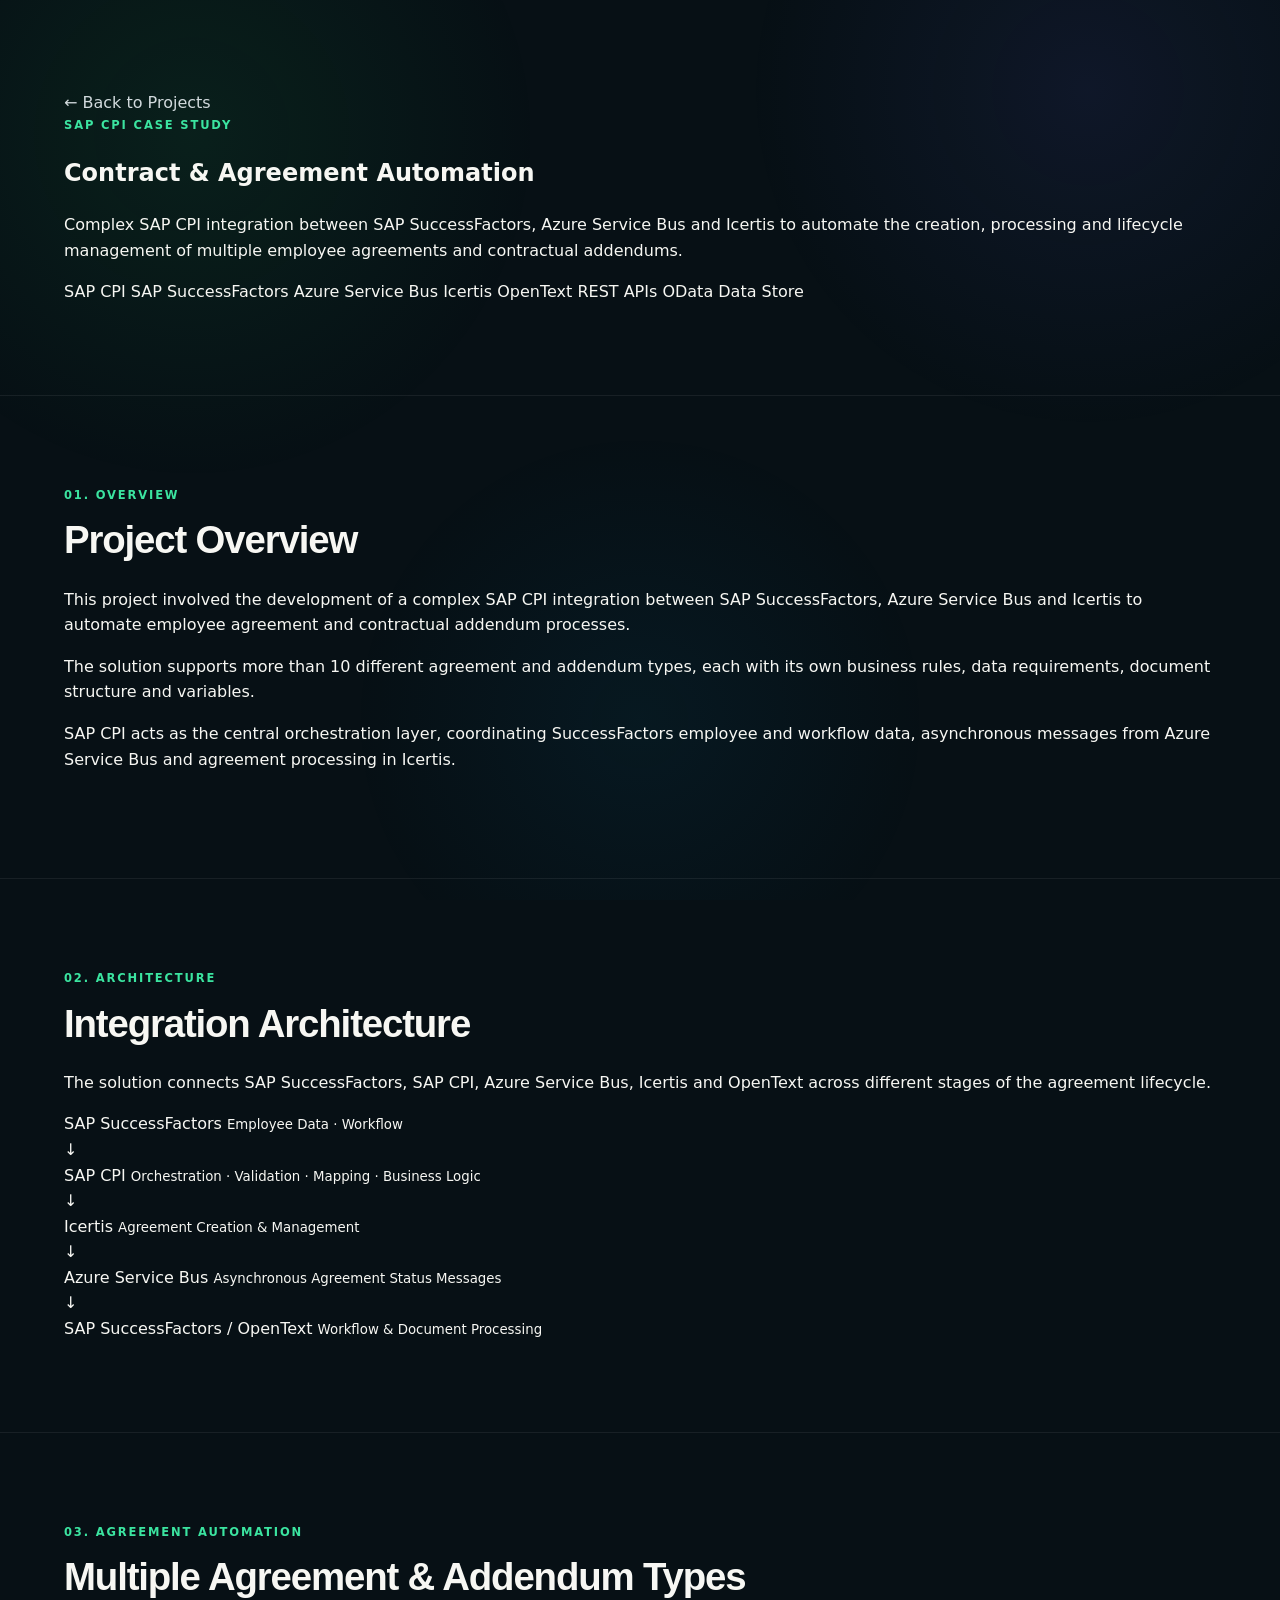
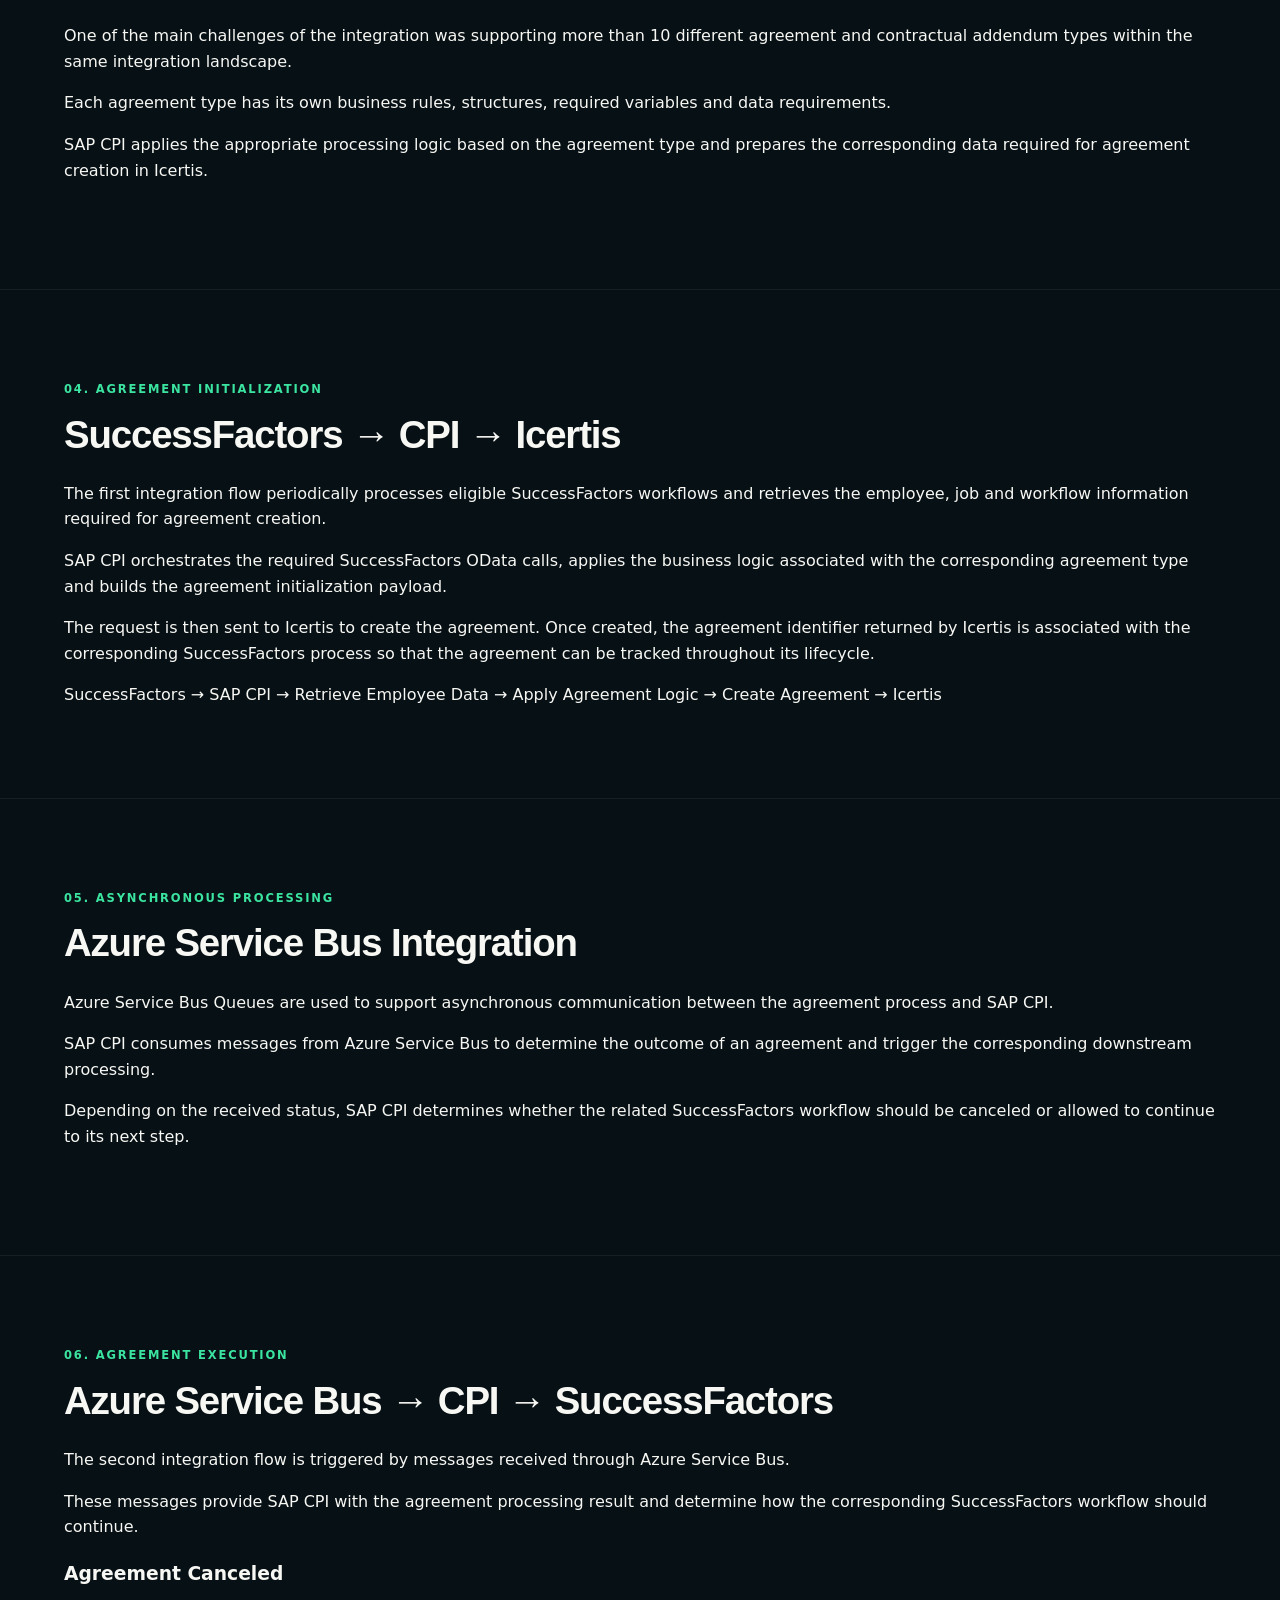
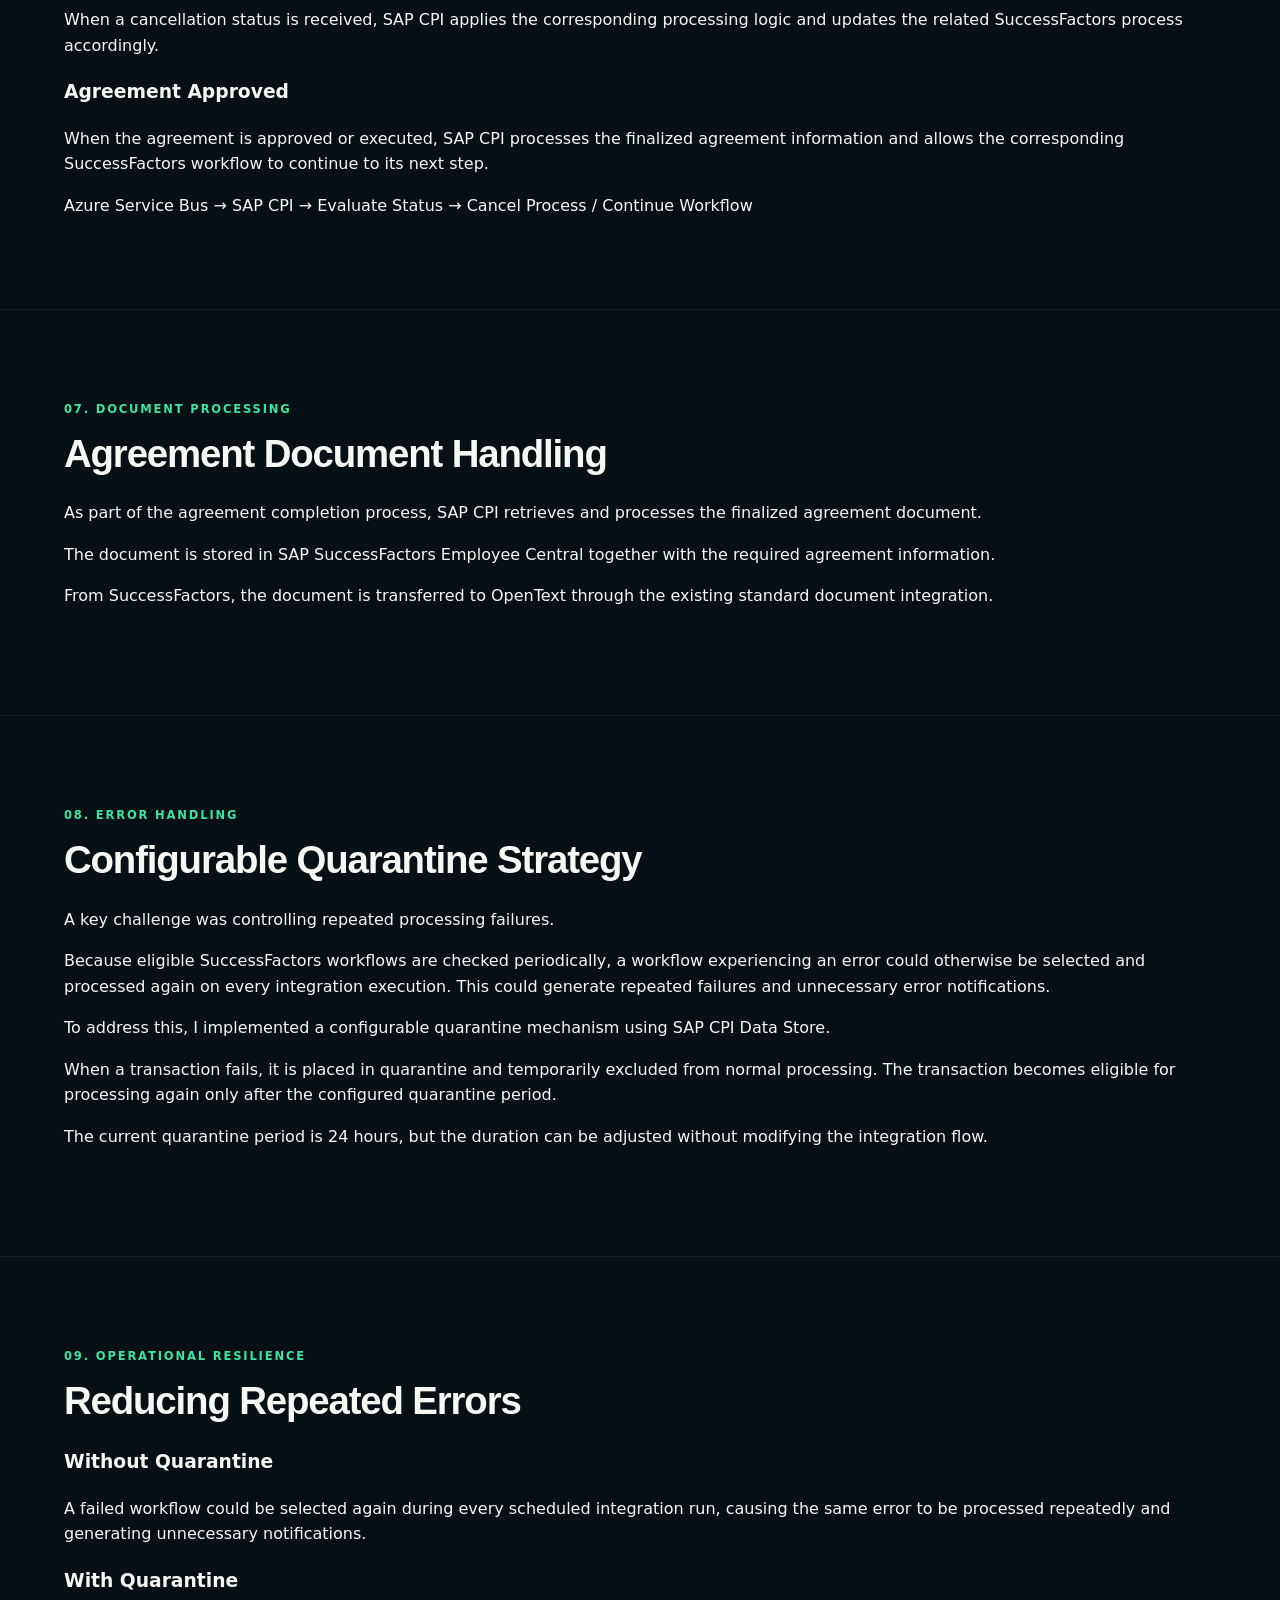
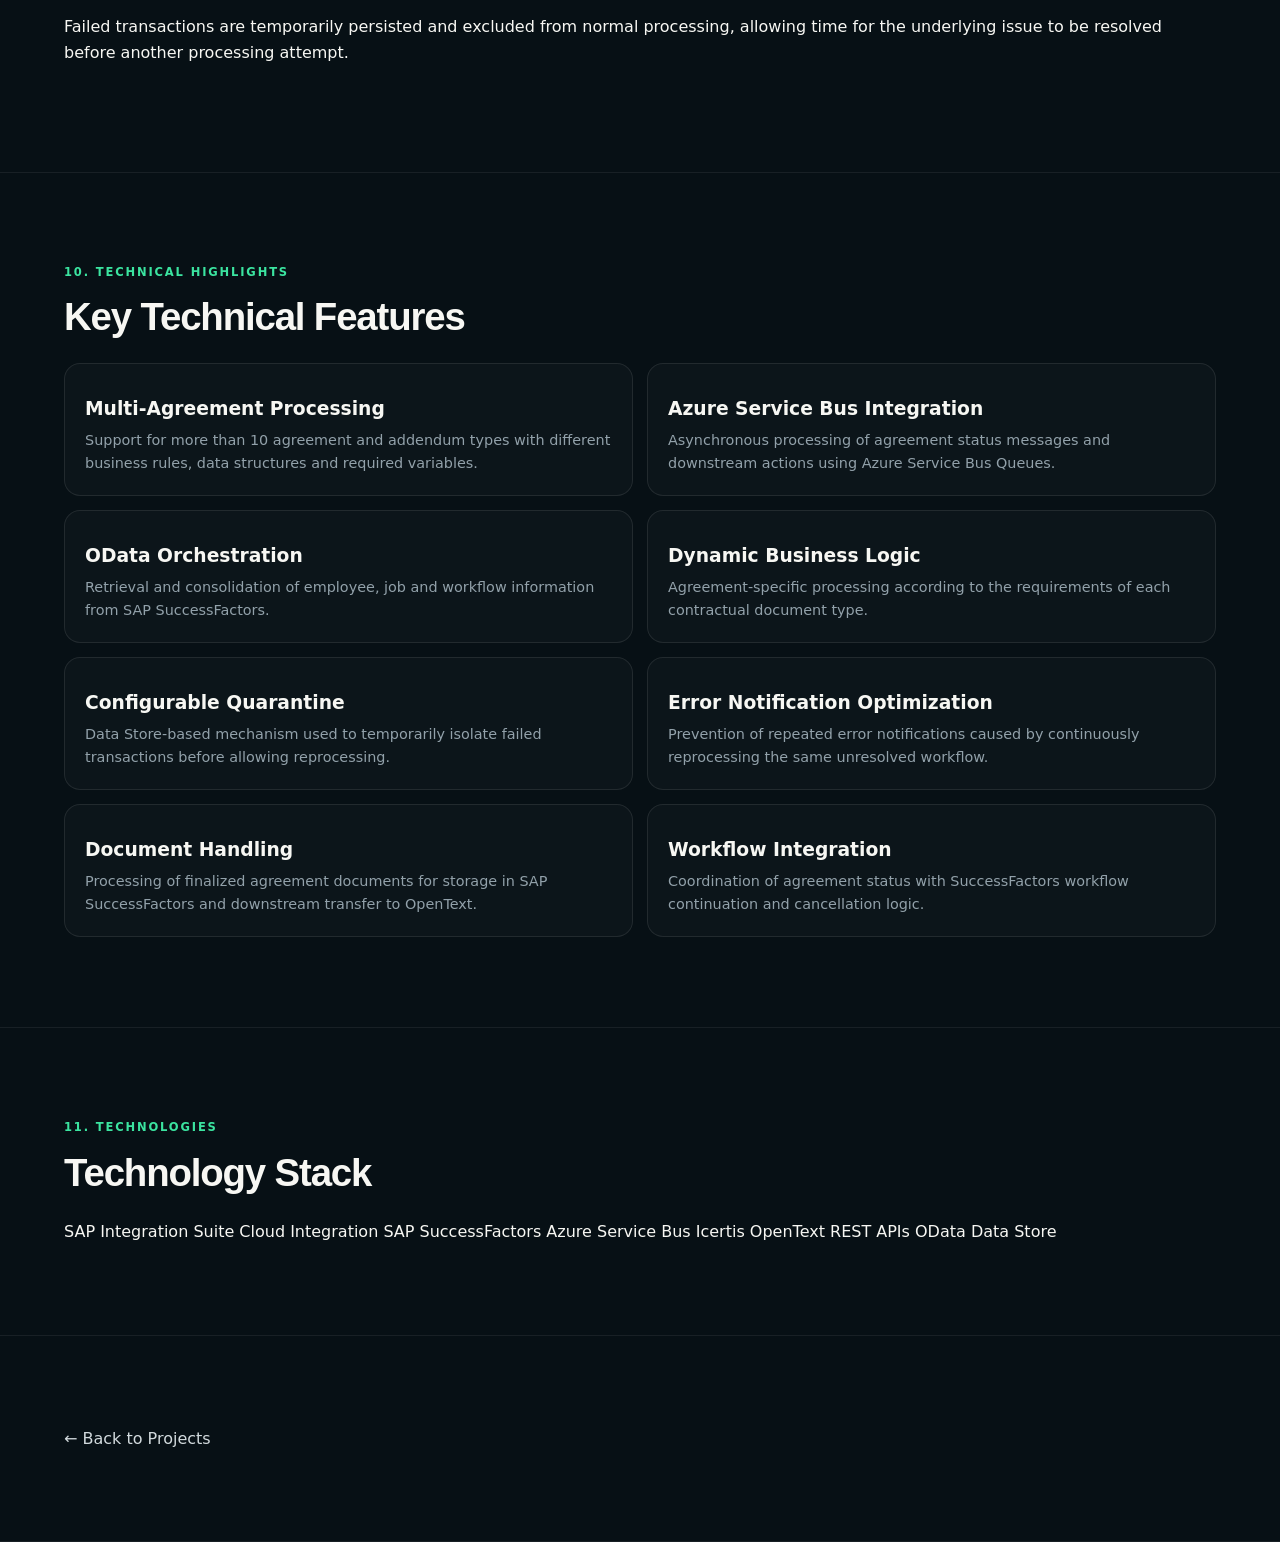
==== projects/contracts.html @ b1c483ef "Rename contracts to contracts.html" ====
<!DOCTYPE html>
<html lang="en">

<head>
    <meta charset="UTF-8">
    <meta name="viewport" content="width=device-width, initial-scale=1.0">

    <title>Contract & Agreement Automation | Inês Lima</title>

    <link rel="stylesheet" href="../style.css">
</head>

<body>

    <main>

        <!-- PROJECT HERO -->
        <section class="section project-case-hero">

            <a href="../index.html#projects" class="text-link">
                ← Back to Projects
            </a>

            <div class="eyebrow">SAP CPI CASE STUDY</div>

            <h1>Contract & Agreement Automation</h1>

            <p>
                Complex SAP CPI integration between SAP SuccessFactors,
                Azure Service Bus and Icertis to automate the creation,
                processing and lifecycle management of multiple employee
                agreements and contractual addendums.
            </p>

            <div class="project-tags">
                <span>SAP CPI</span>
                <span>SAP SuccessFactors</span>
                <span>Azure Service Bus</span>
                <span>Icertis</span>
                <span>OpenText</span>
                <span>REST APIs</span>
                <span>OData</span>
                <span>Data Store</span>
            </div>

        </section>


        <!-- OVERVIEW -->
        <section class="section">

            <div class="eyebrow">01. Overview</div>

            <h2>Project Overview</h2>

            <p>
                This project involved the development of a complex SAP CPI
                integration between SAP SuccessFactors, Azure Service Bus
                and Icertis to automate employee agreement and contractual
                addendum processes.
            </p>

            <p>
                The solution supports more than 10 different agreement and
                addendum types, each with its own business rules, data
                requirements, document structure and variables.
            </p>

            <p>
                SAP CPI acts as the central orchestration layer, coordinating
                SuccessFactors employee and workflow data, asynchronous
                messages from Azure Service Bus and agreement processing
                in Icertis.
            </p>

        </section>


        <!-- ARCHITECTURE -->
        <section class="section">

            <div class="eyebrow">02. Architecture</div>

            <h2>Integration Architecture</h2>

            <p>
                The solution connects SAP SuccessFactors, SAP CPI,
                Azure Service Bus, Icertis and OpenText across different
                stages of the agreement lifecycle.
            </p>

            <div class="architecture-flow">

                <div class="architecture-box">
                    SAP SuccessFactors
                    <small>Employee Data · Workflow</small>
                </div>

                <div class="architecture-arrow">↓</div>

                <div class="architecture-box">
                    SAP CPI
                    <small>Orchestration · Validation · Mapping · Business Logic</small>
                </div>

                <div class="architecture-arrow">↓</div>

                <div class="architecture-box">
                    Icertis
                    <small>Agreement Creation & Management</small>
                </div>

                <div class="architecture-arrow">↓</div>

                <div class="architecture-box">
                    Azure Service Bus
                    <small>Asynchronous Agreement Status Messages</small>
                </div>

                <div class="architecture-arrow">↓</div>

                <div class="architecture-box">
                    SAP SuccessFactors / OpenText
                    <small>Workflow & Document Processing</small>
                </div>

            </div>

        </section>


        <!-- AGREEMENT TYPES -->
        <section class="section">

            <div class="eyebrow">03. Agreement Automation</div>

            <h2>Multiple Agreement & Addendum Types</h2>

            <p>
                One of the main challenges of the integration was supporting
                more than 10 different agreement and contractual addendum types
                within the same integration landscape.
            </p>

            <p>
                Each agreement type has its own business rules, structures,
                required variables and data requirements.
            </p>

            <p>
                SAP CPI applies the appropriate processing logic based on the
                agreement type and prepares the corresponding data required
                for agreement creation in Icertis.
            </p>

        </section>


        <!-- FLOW 1 -->
        <section class="section">

            <div class="eyebrow">04. Agreement Initialization</div>

            <h2>SuccessFactors → CPI → Icertis</h2>

            <p>
                The first integration flow periodically processes eligible
                SuccessFactors workflows and retrieves the employee, job
                and workflow information required for agreement creation.
            </p>

            <p>
                SAP CPI orchestrates the required SuccessFactors OData calls,
                applies the business logic associated with the corresponding
                agreement type and builds the agreement initialization payload.
            </p>

            <p>
                The request is then sent to Icertis to create the agreement.
                Once created, the agreement identifier returned by Icertis
                is associated with the corresponding SuccessFactors process
                so that the agreement can be tracked throughout its lifecycle.
            </p>

            <div class="process-line">
                SuccessFactors → SAP CPI → Retrieve Employee Data → Apply Agreement Logic → Create Agreement → Icertis
            </div>

        </section>


        <!-- AZURE SERVICE BUS -->
        <section class="section">

            <div class="eyebrow">05. Asynchronous Processing</div>

            <h2>Azure Service Bus Integration</h2>

            <p>
                Azure Service Bus Queues are used to support asynchronous
                communication between the agreement process and SAP CPI.
            </p>

            <p>
                SAP CPI consumes messages from Azure Service Bus to determine
                the outcome of an agreement and trigger the corresponding
                downstream processing.
            </p>

            <p>
                Depending on the received status, SAP CPI determines whether
                the related SuccessFactors workflow should be canceled or
                allowed to continue to its next step.
            </p>

        </section>


        <!-- FLOW 2 -->
        <section class="section">

            <div class="eyebrow">06. Agreement Execution</div>

            <h2>Azure Service Bus → CPI → SuccessFactors</h2>

            <p>
                The second integration flow is triggered by messages received
                through Azure Service Bus.
            </p>

            <p>
                These messages provide SAP CPI with the agreement processing
                result and determine how the corresponding SuccessFactors
                workflow should continue.
            </p>

            <div class="challenge-grid">

                <article>
                    <h3>Agreement Canceled</h3>

                    <p>
                        When a cancellation status is received, SAP CPI applies
                        the corresponding processing logic and updates the
                        related SuccessFactors process accordingly.
                    </p>
                </article>

                <article>
                    <h3>Agreement Approved</h3>

                    <p>
                        When the agreement is approved or executed, SAP CPI
                        processes the finalized agreement information and
                        allows the corresponding SuccessFactors workflow
                        to continue to its next step.
                    </p>
                </article>

            </div>

            <div class="process-line">
                Azure Service Bus → SAP CPI → Evaluate Status → Cancel Process / Continue Workflow
            </div>

        </section>


        <!-- DOCUMENT PROCESSING -->
        <section class="section">

            <div class="eyebrow">07. Document Processing</div>

            <h2>Agreement Document Handling</h2>

            <p>
                As part of the agreement completion process, SAP CPI retrieves
                and processes the finalized agreement document.
            </p>

            <p>
                The document is stored in SAP SuccessFactors Employee Central
                together with the required agreement information.
            </p>

            <p>
                From SuccessFactors, the document is transferred to OpenText
                through the existing standard document integration.
            </p>

        </section>


        <!-- QUARANTINE -->
        <section class="section">

            <div class="eyebrow">08. Error Handling</div>

            <h2>Configurable Quarantine Strategy</h2>

            <p>
                A key challenge was controlling repeated processing failures.
            </p>

            <p>
                Because eligible SuccessFactors workflows are checked
                periodically, a workflow experiencing an error could otherwise
                be selected and processed again on every integration execution.
                This could generate repeated failures and unnecessary
                error notifications.
            </p>

            <p>
                To address this, I implemented a configurable quarantine
                mechanism using SAP CPI Data Store.
            </p>

            <p>
                When a transaction fails, it is placed in quarantine and
                temporarily excluded from normal processing. The transaction
                becomes eligible for processing again only after the configured
                quarantine period.
            </p>

            <p>
                The current quarantine period is 24 hours, but the duration
                can be adjusted without modifying the integration flow.
            </p>

        </section>


        <!-- WHY QUARANTINE -->
        <section class="section">

            <div class="eyebrow">09. Operational Resilience</div>

            <h2>Reducing Repeated Errors</h2>

            <div class="challenge-grid">

                <article>
                    <h3>Without Quarantine</h3>

                    <p>
                        A failed workflow could be selected again during every
                        scheduled integration run, causing the same error to
                        be processed repeatedly and generating unnecessary
                        notifications.
                    </p>
                </article>

                <article>
                    <h3>With Quarantine</h3>

                    <p>
                        Failed transactions are temporarily persisted and
                        excluded from normal processing, allowing time for
                        the underlying issue to be resolved before another
                        processing attempt.
                    </p>
                </article>

            </div>

        </section>


        <!-- TECHNICAL FEATURES -->
        <section class="section">

            <div class="eyebrow">10. Technical Highlights</div>

            <h2>Key Technical Features</h2>

            <div class="value-grid">

                <article>
                    <h3>Multi-Agreement Processing</h3>

                    <p>
                        Support for more than 10 agreement and addendum types
                        with different business rules, data structures and
                        required variables.
                    </p>
                </article>

                <article>
                    <h3>Azure Service Bus Integration</h3>

                    <p>
                        Asynchronous processing of agreement status messages
                        and downstream actions using Azure Service Bus Queues.
                    </p>
                </article>

                <article>
                    <h3>OData Orchestration</h3>

                    <p>
                        Retrieval and consolidation of employee, job and
                        workflow information from SAP SuccessFactors.
                    </p>
                </article>

                <article>
                    <h3>Dynamic Business Logic</h3>

                    <p>
                        Agreement-specific processing according to the
                        requirements of each contractual document type.
                    </p>
                </article>

                <article>
                    <h3>Configurable Quarantine</h3>

                    <p>
                        Data Store-based mechanism used to temporarily isolate
                        failed transactions before allowing reprocessing.
                    </p>
                </article>

                <article>
                    <h3>Error Notification Optimization</h3>

                    <p>
                        Prevention of repeated error notifications caused by
                        continuously reprocessing the same unresolved workflow.
                    </p>
                </article>

                <article>
                    <h3>Document Handling</h3>

                    <p>
                        Processing of finalized agreement documents for storage
                        in SAP SuccessFactors and downstream transfer to OpenText.
                    </p>
                </article>

                <article>
                    <h3>Workflow Integration</h3>

                    <p>
                        Coordination of agreement status with SuccessFactors
                        workflow continuation and cancellation logic.
                    </p>
                </article>

            </div>

        </section>


        <!-- TECHNOLOGIES -->
        <section class="section">

            <div class="eyebrow">11. Technologies</div>

            <h2>Technology Stack</h2>

            <div class="project-tags">
                <span>SAP Integration Suite</span>
                <span>Cloud Integration</span>
                <span>SAP SuccessFactors</span>
                <span>Azure Service Bus</span>
                <span>Icertis</span>
                <span>OpenText</span>
                <span>REST APIs</span>
                <span>OData</span>
                <span>Data Store</span>
            </div>

        </section>


        <!-- BACK -->
        <section class="section">

            <a href="../index.html#projects" class="text-link">
                ← Back to Projects
            </a>

        </section>

    </main>

</body>

</html>
---- style.css ----
* {
box-sizing:border-box}

html {
scroll-behavior:smooth}

body {
  margin:0;
  background:#071015;
  color:#f7f7f3;
  font-family:Inter,system-ui,sans-serif;
  line-height:1.6;
overflow-x:hidden}

body:before {
  content:"";
  position:fixed;
  inset:0;
  background:radial-gradient(circle at 15% 15%,rgba(34,197,94,.09),transparent 26%),radial-gradient(circle at 85% 10%,rgba(99,102,241,.09),transparent 25%),radial-gradient(circle at 50% 80%,rgba(14,165,233,.06),transparent 30%);
  pointer-events:none;
z-index:-2}

.noise {
  position:fixed;
  inset:0;
  opacity:.03;
  pointer-events:none;
  z-index:-1;
background-image:url("data:image/svg+xml,%3Csvg viewBox='0 0 180 180' xmlns='http://www.w3.org/2000/svg'%3E%3Cfilter id='n'%3E%3CfeTurbulence type='fractalNoise' baseFrequency='.8' numOctaves='3' stitchTiles='stitch'/%3E%3C/filter%3E%3Crect width='100%25' height='100%25' filter='url(%23n)' opacity='.4'/%3E%3C/svg%3E")}

.site-header {
  position:sticky;
  top:0;
  z-index:50;
  display:flex;
  align-items:center;
  justify-content:space-between;
  padding:18px clamp(22px,5vw,80px);
  border-bottom:1px solid rgba(255,255,255,.08);
  background:rgba(7,16,21,.8);
backdrop-filter:blur(18px)}

.brand {
  font-family:"Space Grotesk",sans-serif;
  font-weight:700;
  font-size:1.15rem;
  color:#fff;
text-decoration:none}

.nav {
  display:flex;
gap:26px}

.nav a,.footer-links a {
  color:#abb7be;
  text-decoration:none;
  font-size:.86rem;
transition:.25s}

.nav a:hover,.footer-links a:hover {
color:#fff}

.btn {
  display:inline-flex;
  align-items:center;
  gap:10px;
  border:0;
  border-radius:999px;
  padding:12px 18px;
  text-decoration:none;
  font-weight:700;
cursor:pointer}

.btn-light {
  background:#f7f7f3;
color:#071015}

.menu-btn {
  display:none;
  background:transparent;
  border:1px solid rgba(255,255,255,.15);
  color:#fff;
  border-radius:10px;
  padding:8px 11px;
font-size:1.1rem}

.section {
  padding:90px clamp(22px,5vw,80px);
  max-width:1500px;
  margin:auto;
border-bottom:1px solid rgba(255,255,255,.07)}

.hero {
  display:grid;
  grid-template-columns:1.05fr .95fr;
  gap:50px;
padding-top:100px}

.hero h1 {
  font-family:"Space Grotesk",sans-serif;
  font-size:clamp(3.5rem,7vw,7rem);
  line-height:.93;
  margin:22px 0 12px;
letter-spacing:-.055em}

.gradient-text {
    background: none;
    -webkit-background-clip: initial;
    color: #3be4a0;
}

.hero h2 {
  font-size:clamp(1.3rem,2vw,2rem);
margin:0 0 14px}

.lead {
  font-size:1.08rem;
  color:#c2cbd0;
max-width:650px}

.status {
  display:inline-flex;
  gap:9px;
  align-items:center;
  background:rgba(255,255,255,.045);
  border:1px solid rgba(255,255,255,.08);
  padding:8px 12px;
  border-radius:999px;
  color:#c9d0d5;
font-size:.8rem}

.dot {
  width:8px;
  height:8px;
  background:#38e08f;
  border-radius:50%;
box-shadow:0 0 14px #38e08f}

.hero-actions {
  display:flex;
  gap:24px;
  align-items:center;
margin-top:28px}

.text-link {
  color:#d2dadd;
text-decoration:none}

.hero-visual {
    display: flex;
    justify-content: center;
    align-items: center;
    transform: translateY(-150px);
}

.portrait-card {
    position: relative;
    width: min(400px, 90vw);
    height: 490px;
    background: transparent;
    border: none;
    border-radius: 0;
    box-shadow: none;
    overflow: visible;
}

.portrait-card img {
    width: 100%;
    height: 100%;
    object-fit: contain;
    object-position: center;
    display: block;
    transform: none;
}

.portrait-placeholder {
  height:100%;
  border-radius:24px;
  background:#0d171d;
  display:flex;
  flex-direction:column;
  align-items:center;
  justify-content:center;
border:none}

.portrait-placeholder span {
  font-family:"Space Grotesk";
  font-size:5rem;
  font-weight:700;
  background:linear-gradient(90deg,#45e9a4,#7997ff);
  -webkit-background-clip:text;
color:transparent}

.portrait-placeholder small {
color:#82939c}

.scribble {
  position:absolute;
  right:-52px;
  bottom:40px;
  font-family:cursive;
  font-size:1.35rem;
  color:#d2c3ff;
transform:rotate(-8deg)}

.tech-strip {
  grid-column:1/-1;
margin-top:28px}

.tech-strip>p {
font-weight:700}

.tech-grid {
  display:grid;
  grid-template-columns:repeat(6,1fr);
gap:12px}

.tech-card {
  min-height:105px;
  border:1px solid rgba(255,255,255,.09);
  background:rgba(255,255,255,.025);
  border-radius:14px;
  display:flex;
  flex-direction:column;
  gap:9px;
  align-items:center;
  justify-content:center;
  text-align:center;
padding:12px}

.tech-card span {
  font-size:1.5rem;
color:#43e7a2}

.tech-card b {
font-size:.78rem}

.hero-bottom {
  grid-column:1/-1;
  display:grid;
  grid-template-columns:1fr 1fr;
  align-items:end;
margin-top:35px}

.hero-bottom h3 {
  font-size:clamp(2rem,3vw,3.2rem);
  line-height:1.05;
margin:0}

.hero-bottom p {
color:#9fadb5}

.stats {
  display:grid;
  grid-template-columns:repeat(3,1fr);
border-left:1px solid rgba(255,255,255,.1)}

.stats div {
  padding:0 28px;
  border-right:1px solid rgba(255,255,255,.1);
  display:flex;
flex-direction:column}

.stats strong {
  font-size:1.7rem;
color:#37e8a1}

.stats span {
  font-size:.8rem;
color:#8c9ba4}

.split {
  display:grid;
  grid-template-columns:1fr 1.1fr;
gap:60px}

.eyebrow {
  text-transform:uppercase;
  letter-spacing:.16em;
  font-size:.72rem;
  font-weight:800;
color:#3be4a0}

.section h2 {
  font-family:"Space Grotesk";
  font-size:clamp(2.5rem,5vw,4.6rem);
  line-height:1;
  margin:8px 0 20px;
letter-spacing:-.04em}

.section-copy p,.section-intro,.section-heading p {
  color:#a7b3ba;
max-width:700px}

.value-grid {
  display:grid;
  grid-template-columns:1fr 1fr;
  gap:14px;
align-self:center}

.value-grid article,.timeline-card,.cert-list article,.contact-cards a,.contact-cards>div {
  background:rgba(255,255,255,.025);
  border:1px solid rgba(255,255,255,.09);
  border-radius:16px;
padding:20px}

.value-grid h3 {
margin:10px 0 5px}

.value-grid p {
  margin:0;
  color:#92a1aa;
font-size:.9rem}

.timeline {
  display:grid;
  grid-template-columns:repeat(3,1fr);
  gap:18px;
margin-top:45px}

.timeline-card {
position:relative}

.timeline-card:before {
  content:"";
  position:absolute;
  top:-31px;
  left:20px;
  width:12px;
  height:12px;
  border-radius:50%;
  background:#3be4a0;
box-shadow:0 0 18px #3be4a0}

.timeline-card .year {
  color:#3be4a0;
  font-size:.8rem;
font-weight:700}

.timeline-card h3 {
  font-size:1.2rem;
margin-bottom:0}

.company {
  color:#8ea0aa;
margin-top:4px}

.timeline-card li {
  color:#aab6bc;
margin:8px 0}

.project-grid {
  display:grid;
  grid-template-columns:repeat(4,1fr);
  gap:16px;
margin-top:40px}

.project-card {
  border:1px solid rgba(255,255,255,.1);
  background:rgba(255,255,255,.025);
  border-radius:16px;
  overflow:hidden;
transition:.3s}

.project-card:hover {
  transform:translateY(-7px);
border-color:rgba(66,230,160,.35)}

.project-thumb {
  height:160px;
  padding:15px;
  display:flex;
align-items:flex-end}

.project-thumb span {
  background:rgba(7,16,21,.8);
  padding:6px 10px;
  border-radius:999px;
font-size:.72rem}

.gradient-a {
background:linear-gradient(135deg,#14532d,#0ea5e9)}

.gradient-b {
background:linear-gradient(135deg,#0f172a,#2563eb,#06b6d4)}

.gradient-c {
background:linear-gradient(135deg,#3f3f46,#0f766e)}

.gradient-d {
background:linear-gradient(135deg,#172554,#7c3aed)}

.project-body {
padding:18px}

.project-body h3 {
font-size:1.05rem}

.project-body p {
  color:#98a7af;
font-size:.88rem}

.project-link {
  background:none;
  border:0;
  padding:0;
  color:#fff;
  font-weight:700;
cursor:pointer}

.two-col-section {
  display:grid;
  grid-template-columns:1.1fr .9fr;
gap:60px}

.mini-title {
margin-top:30px}

.pill-grid {
  display:grid;
  grid-template-columns:repeat(4,1fr);
gap:10px}

.pill-grid span {
  padding:15px 10px;
  border-radius:12px;
  background:rgba(255,255,255,.025);
  border:1px solid rgba(255,255,255,.08);
  font-size:.78rem;
text-align:center}

.cert-panel {
  border-left:1px solid rgba(255,255,255,.08);
padding-left:40px}

.cert-list {
  display:flex;
  flex-direction:column;
gap:12px}

.cert-list article {
  display:grid;
  grid-template-columns:auto 1fr auto;
  gap:15px;
  align-items:center;
padding:15px}

.cert-list h3 {
  font-size:.9rem;
margin:0}

.cert-list p {
  font-size:.78rem;
  color:#8fa0a9;
margin:4px 0 0}

.cert-list>article>span {
  color:#8fa0a9;
font-size:.8rem}

.cert-icon {
  width:42px;
  height:42px;
  border-radius:10px;
  background:#f0f5f7;
  color:#0a1720;
  display:grid;
  place-items:center;
  font-weight:800;
font-size:.7rem}

.contact-section {
  display:grid;
  grid-template-columns:1fr .9fr .65fr;
  gap:40px;
align-items:center}

.contact-copy>p {
color:#9eabb2}

.contact-cards {
  display:flex;
  flex-direction:column;
  gap:10px;
margin-top:28px}

.contact-cards a,.contact-cards>div {
  display:flex;
  gap:14px;
  align-items:center;
  padding:14px;
  text-decoration:none;
color:#fff}

.contact-cards small {
  display:block;
color:#7f919a}

.contact-cards b {
font-size:.82rem}

.contact-form {
  display:flex;
  flex-direction:column;
  gap:10px;
  border:1px solid rgba(255,255,255,.08);
  padding:18px;
  border-radius:16px;
background:rgba(255,255,255,.025)}

.contact-form input,.contact-form textarea {
  width:100%;
  background:#0b1419;
  border:1px solid rgba(255,255,255,.1);
  border-radius:9px;
  color:#fff;
  padding:13px;
outline:none}

.contact-form input:focus,.contact-form textarea:focus {
border-color:#3be4a0}

.contact-note {
  font-family:cursive;
  font-size:2rem;
  line-height:1.2;
  color:#a995ff;
transform:rotate(-6deg)}

footer {
  max-width:1500px;
  margin:auto;
  padding:35px clamp(22px,5vw,80px);
  display:grid;
  grid-template-columns:1fr auto 1fr;
  align-items:center;
  gap:20px;
  color:#8c9aa2;
font-size:.8rem}

footer>div:first-child {
  display:flex;
flex-direction:column}

.footer-links {
  display:flex;
gap:18px}

footer small {
text-align:right}

.modal {
  position:fixed;
  inset:0;
  z-index:100;
display:none}

.modal.open {
display:block}

.modal-backdrop {
  position:absolute;
  inset:0;
  background:rgba(0,0,0,.75);
backdrop-filter:blur(8px)}

.modal-card {
  position:relative;
  z-index:1;
  width:min(760px,92vw);
  max-height:85vh;
  overflow:auto;
  margin:7vh auto;
  background:#0a141a;
  border:1px solid rgba(255,255,255,.1);
  border-radius:20px;
  padding:30px;
box-shadow:0 30px 80px rgba(0,0,0,.5)}

.modal-close {
  position:absolute;
  right:18px;
  top:14px;
  background:none;
  color:#fff;
  border:0;
  font-size:2rem;
cursor:pointer}

.modal-card h2 {
  font-family:"Space Grotesk";
font-size:2rem}

.modal-card p,.modal-card li {
color:#a9b5bc}

.reveal {
  opacity:0;
  transform:translateY(24px);
transition:opacity .7s ease,transform .7s ease}

.reveal.visible {
  opacity:1;
transform:none}

@media(max-width:1050px) {
  .nav {
  display:none}

  .nav.open {
    display:flex;
    position:absolute;
    top:74px;
    left:20px;
    right:20px;
    flex-direction:column;
    background:#0a141a;
    border:1px solid rgba(255,255,255,.1);
    border-radius:16px;
  padding:20px}

  .menu-btn {
  display:block}

  .header-cta {
  display:none}

  .hero,.split,.two-col-section,.contact-section {
  grid-template-columns:1fr}

  .hero-visual {
  order:-1}

  .hero-bottom {
  grid-template-columns:1fr}

  .stats {
  margin-top:30px}

  .tech-grid {
  grid-template-columns:repeat(3,1fr)}

  .timeline {
  grid-template-columns:1fr}

  .timeline-card:before {
  display:none}

  .project-grid {
  grid-template-columns:repeat(2,1fr)}

  .cert-panel {
    border-left:0;
    padding-left:0;
    border-top:1px solid rgba(255,255,255,.08);
  padding-top:50px}

  .contact-note {
  display:none}

  footer {
    grid-template-columns:1fr;
  text-align:left}

  footer small {
  text-align:left}

}

@media(max-width:650px) {
  .section {
    padding:70px 20px}

  .site-header {
    padding:15px 20px}

  .hero {
    padding-top:65px}

  .hero h1 {
    font-size:3.4rem}

  .hero-visual {
    display:none}

  .tech-grid {
    grid-template-columns:repeat(2,1fr)}

  .hero-actions {
    align-items:flex-start;
  flex-direction:column}
  

  .stats {
    grid-template-columns:1fr;
    gap:16px;
  border:0}

  .stats div {
    border:0;
  padding:0}

  .value-grid,.project-grid,.pill-grid {
  grid-template-columns:1fr}

  .scribble {
    right:-8px;
    bottom:18px;
  font-size:1rem}

  .cert-list article {
  grid-template-columns:auto 1fr}

  .cert-list>article>span {
  grid-column:2}

  footer {
  padding:30px 20px}
}
.project-case-hero ~ .section h2 {
    font-family: "Space Grotesk", sans-serif;
    font-size: clamp(2rem, 3vw, 2.8rem);
    line-height: 1.15;
    letter-spacing: -0.03em;
    margin: 14px 0 24px;
}
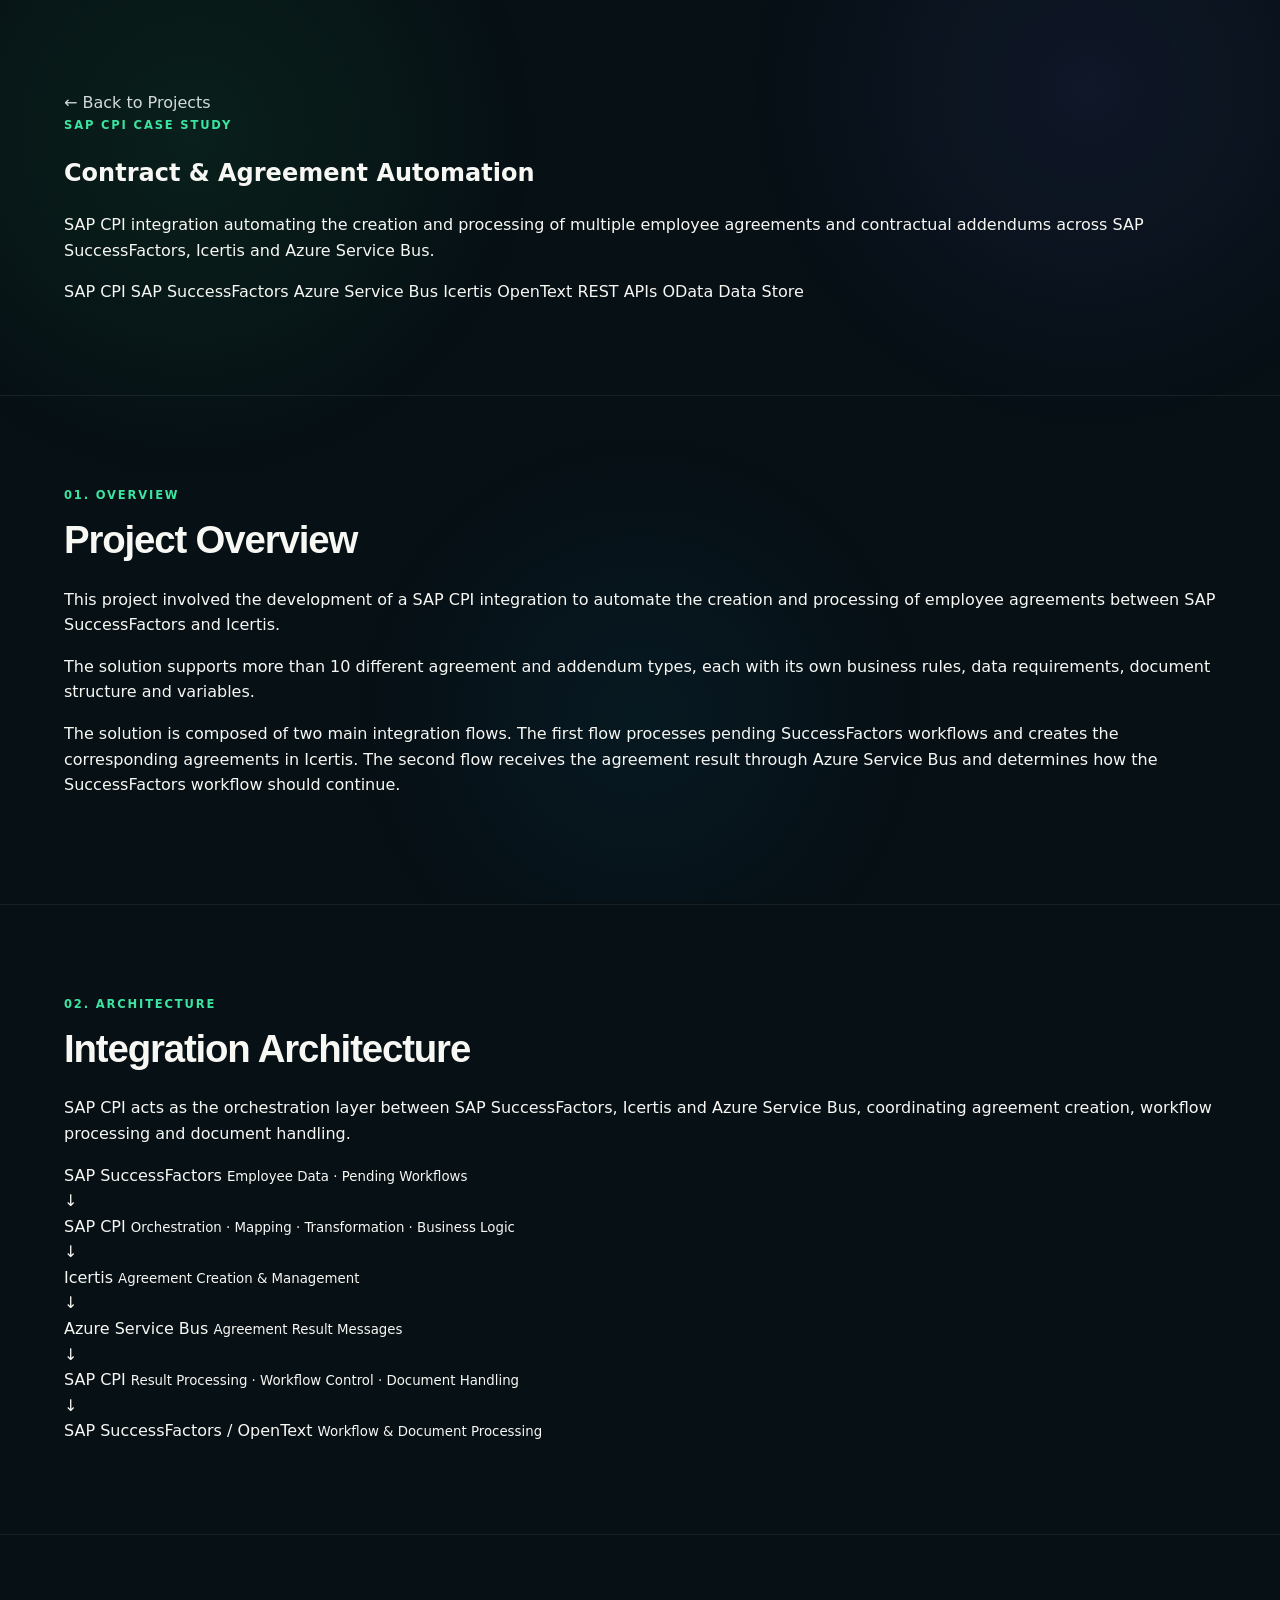
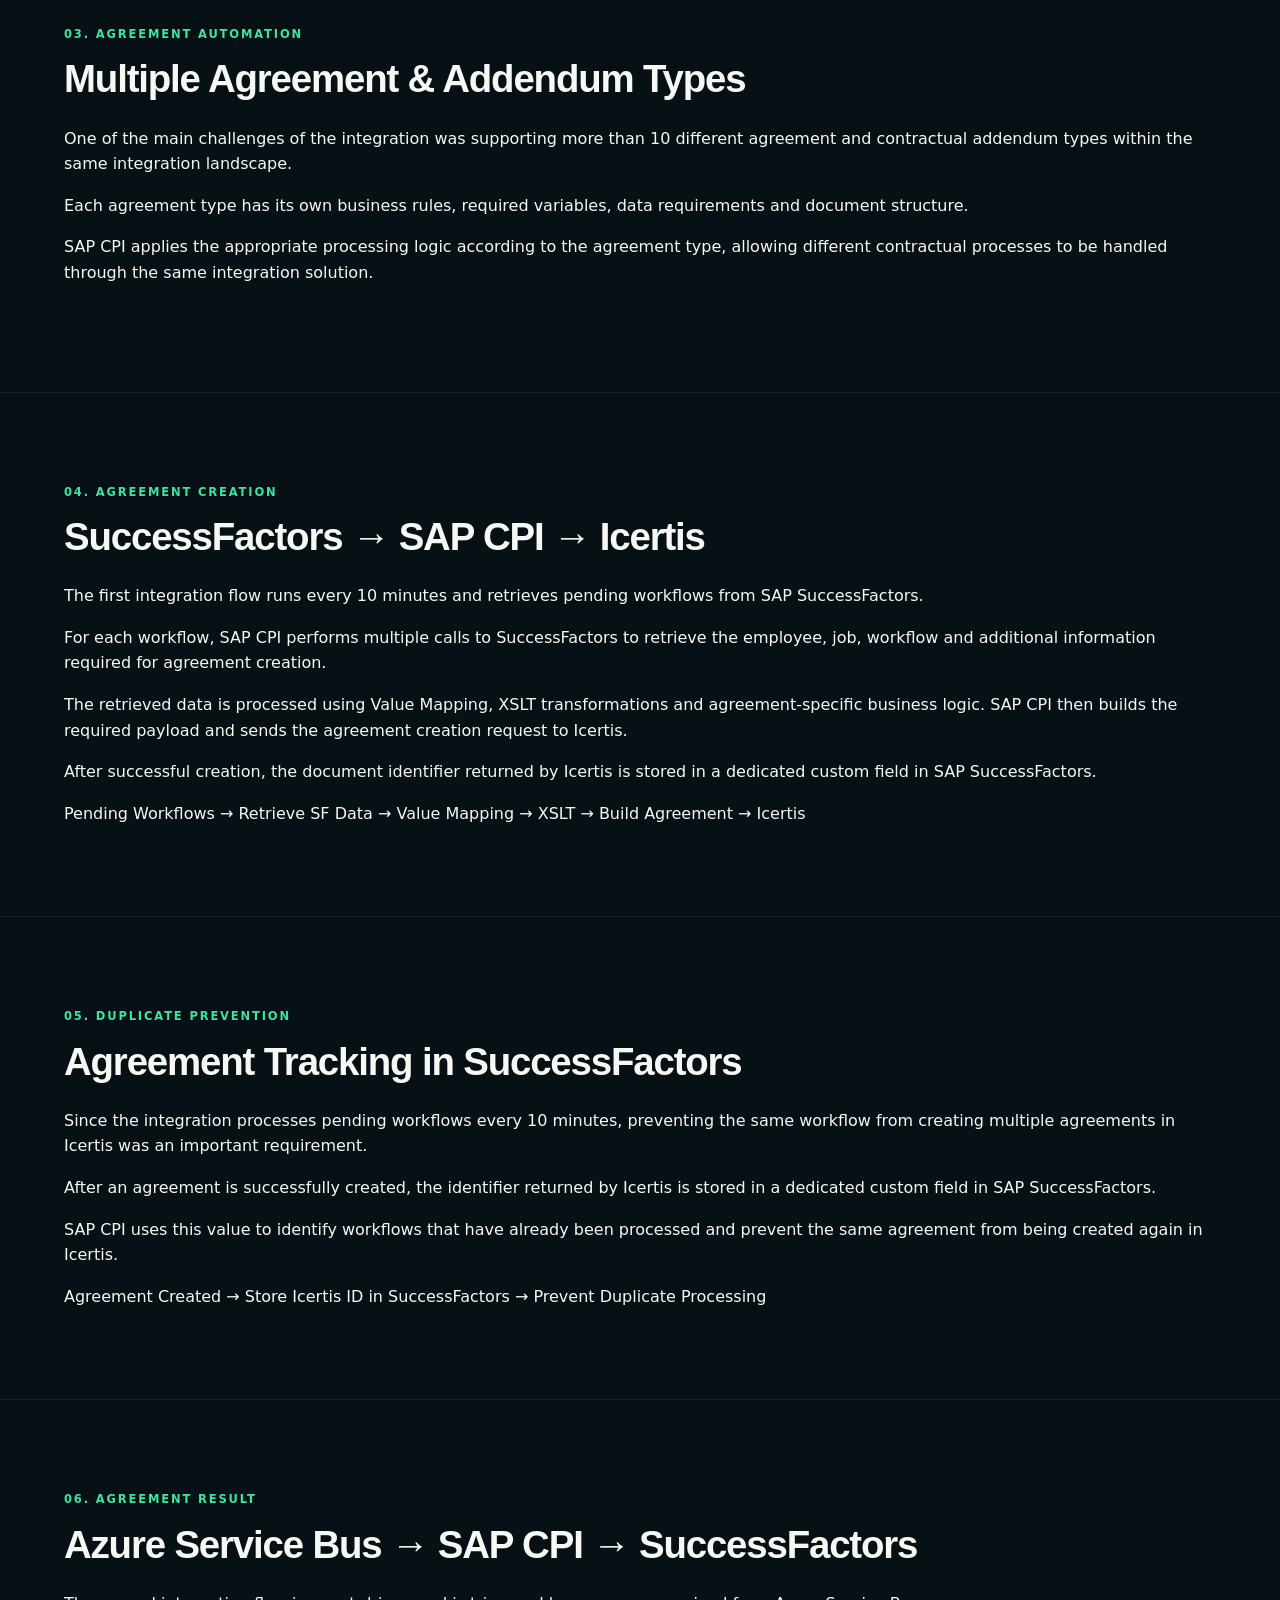
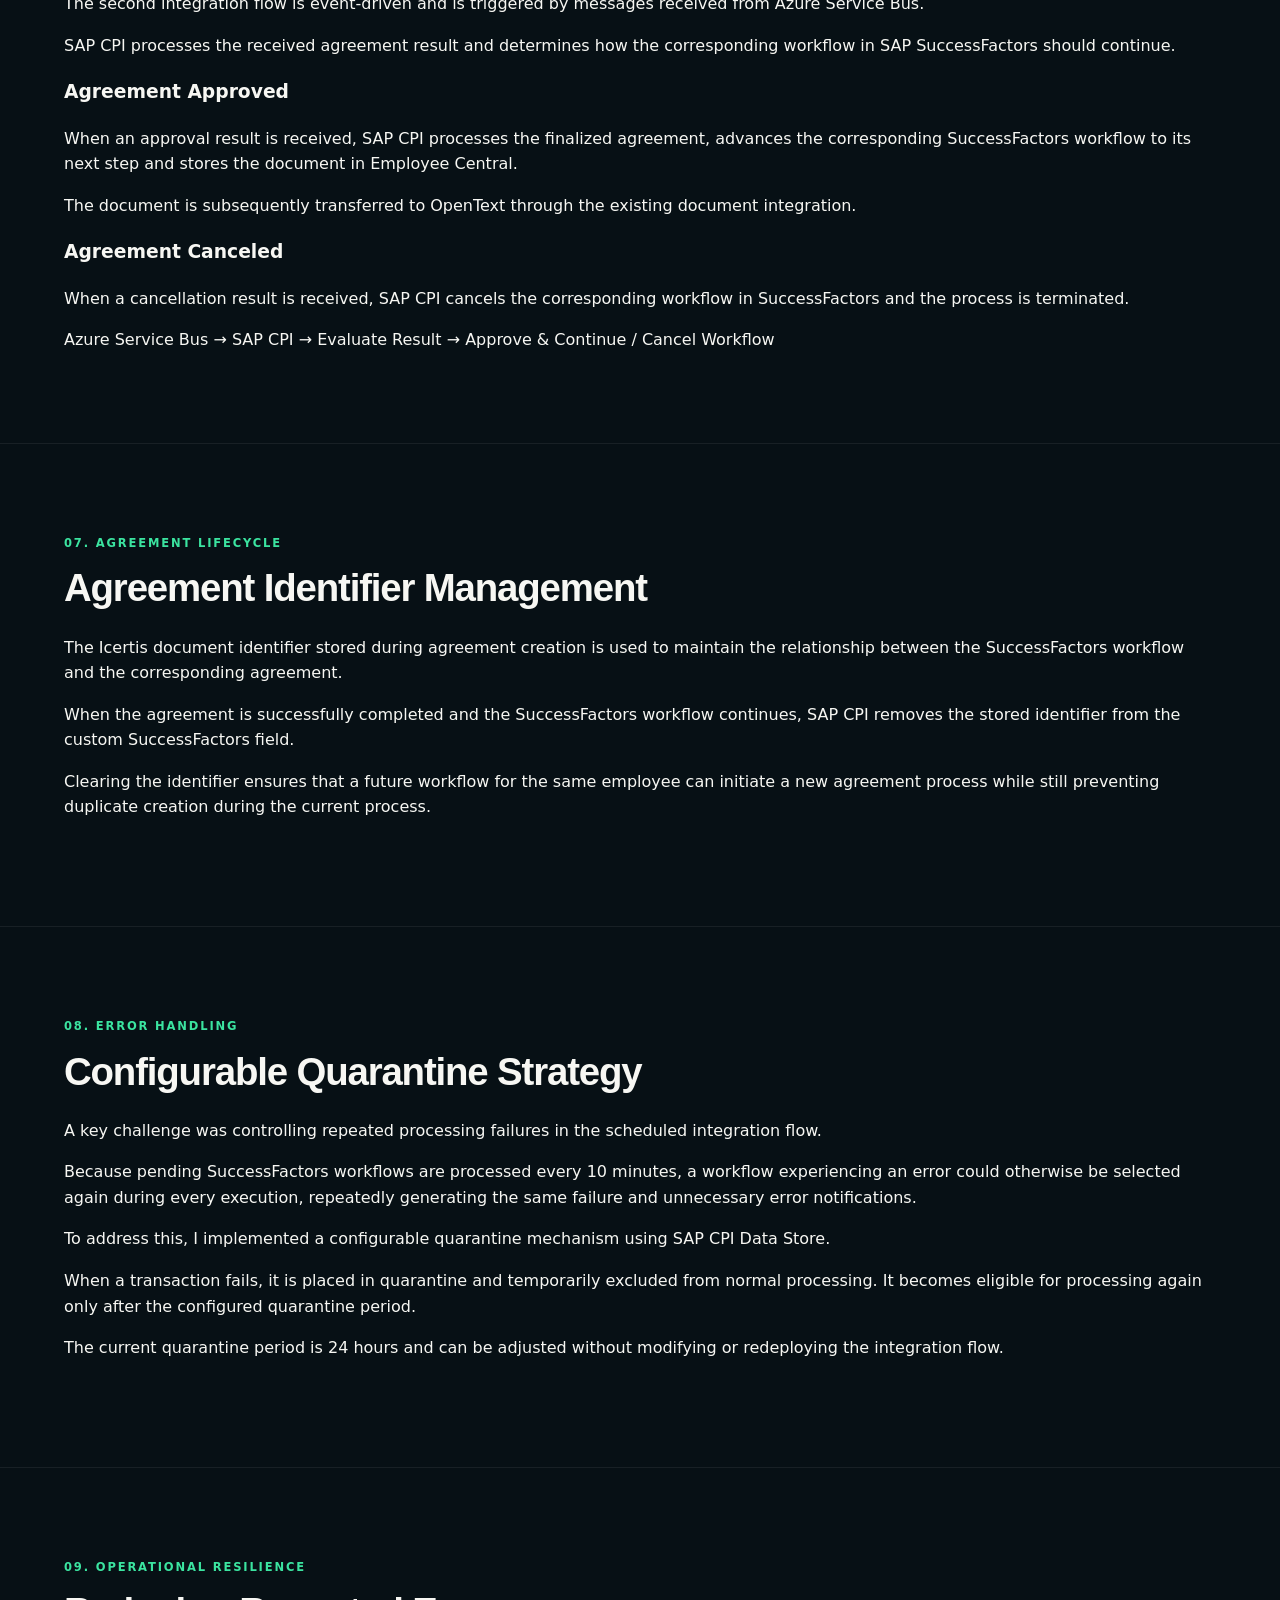
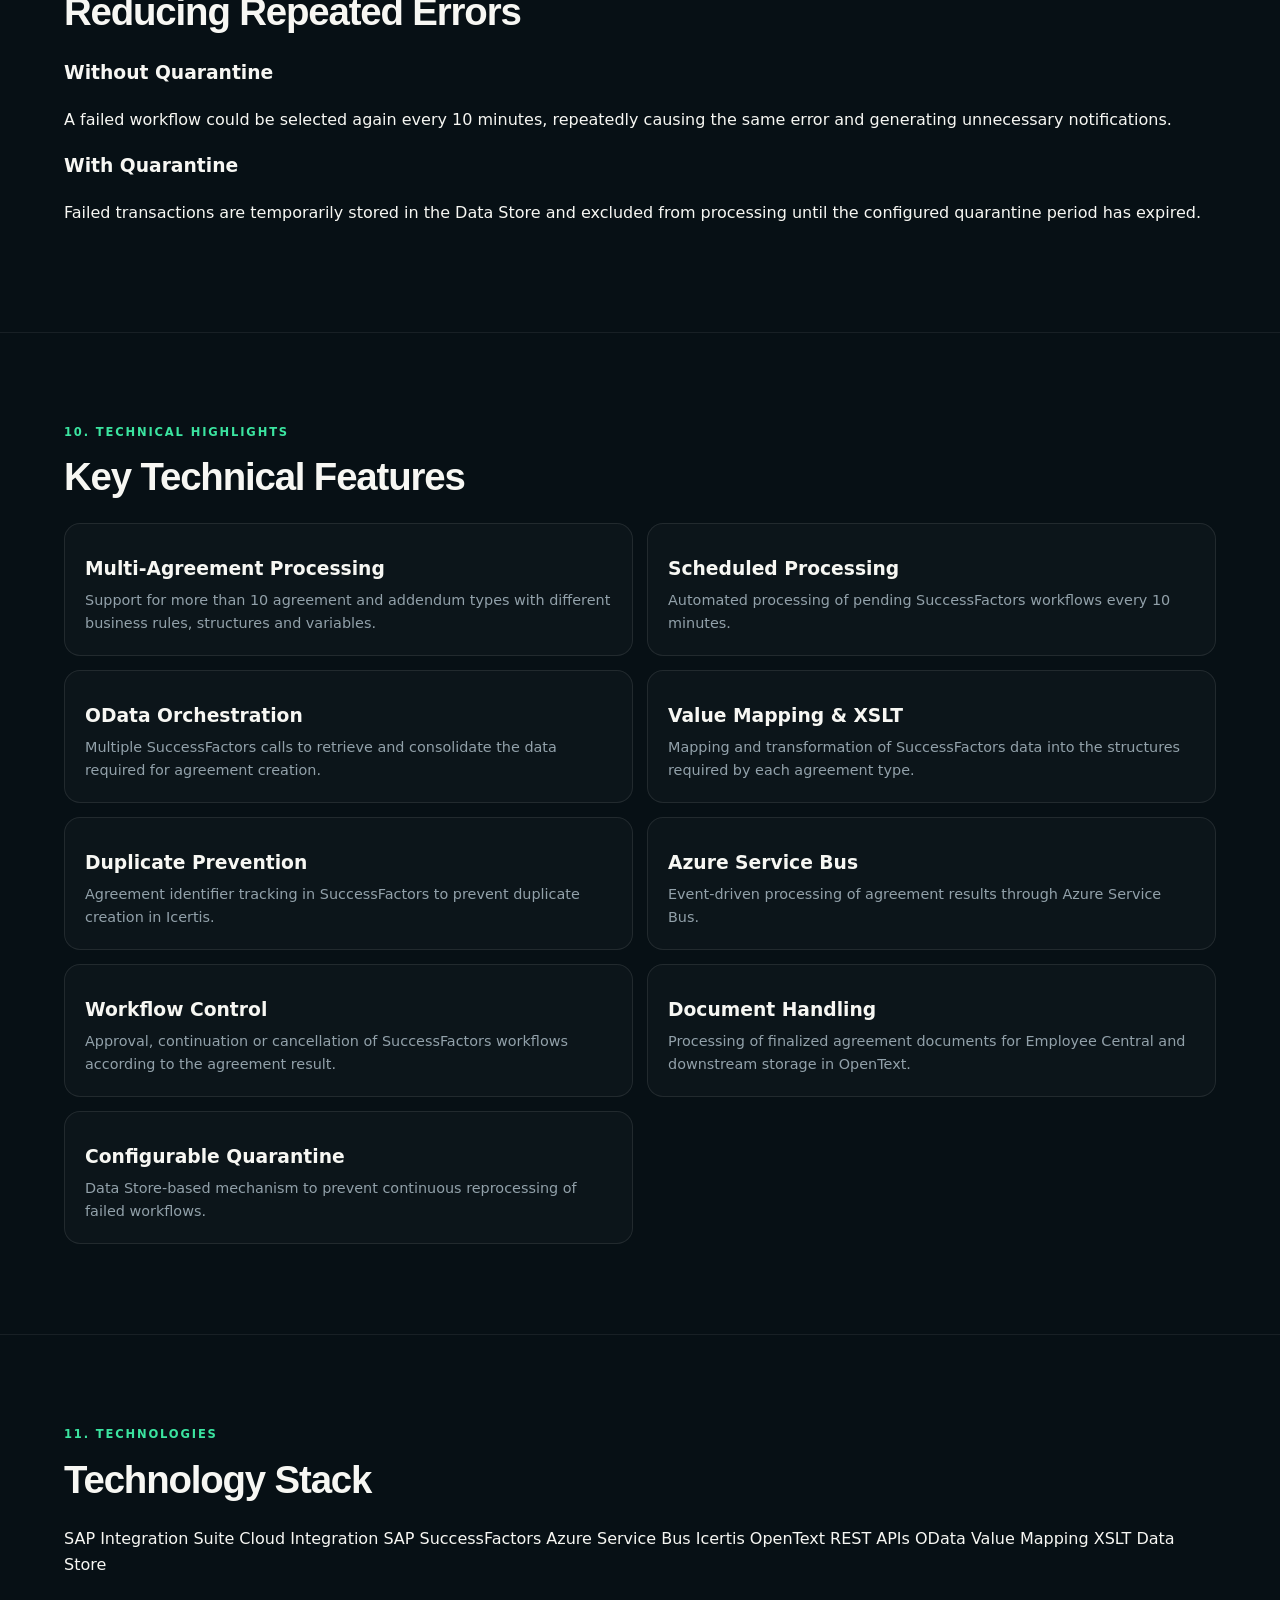
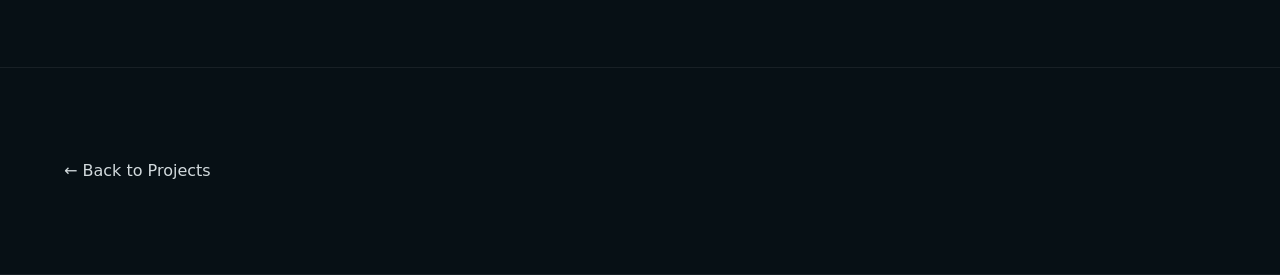
==== commit b40d7985: "Update contracts.html" ====
--- a/projects/contracts.html
+++ b/projects/contracts.html
@@ -26,10 +26,9 @@
             <h1>Contract & Agreement Automation</h1>
 
             <p>
-                Complex SAP CPI integration between SAP SuccessFactors,
-                Azure Service Bus and Icertis to automate the creation,
-                processing and lifecycle management of multiple employee
-                agreements and contractual addendums.
+                SAP CPI integration automating the creation and processing of
+                multiple employee agreements and contractual addendums across
+                SAP SuccessFactors, Icertis and Azure Service Bus.
             </p>
 
             <div class="project-tags">
@@ -54,10 +53,9 @@
             <h2>Project Overview</h2>
 
             <p>
-                This project involved the development of a complex SAP CPI
-                integration between SAP SuccessFactors, Azure Service Bus
-                and Icertis to automate employee agreement and contractual
-                addendum processes.
+                This project involved the development of a SAP CPI integration
+                to automate the creation and processing of employee agreements
+                between SAP SuccessFactors and Icertis.
             </p>
 
             <p>
@@ -67,10 +65,11 @@
             </p>
 
             <p>
-                SAP CPI acts as the central orchestration layer, coordinating
-                SuccessFactors employee and workflow data, asynchronous
-                messages from Azure Service Bus and agreement processing
-                in Icertis.
+                The solution is composed of two main integration flows.
+                The first flow processes pending SuccessFactors workflows and
+                creates the corresponding agreements in Icertis. The second
+                flow receives the agreement result through Azure Service Bus
+                and determines how the SuccessFactors workflow should continue.
             </p>
 
         </section>
@@ -84,23 +83,23 @@
             <h2>Integration Architecture</h2>
 
             <p>
-                The solution connects SAP SuccessFactors, SAP CPI,
-                Azure Service Bus, Icertis and OpenText across different
-                stages of the agreement lifecycle.
+                SAP CPI acts as the orchestration layer between SAP SuccessFactors,
+                Icertis and Azure Service Bus, coordinating agreement creation,
+                workflow processing and document handling.
             </p>
 
             <div class="architecture-flow">
 
                 <div class="architecture-box">
                     SAP SuccessFactors
-                    <small>Employee Data · Workflow</small>
+                    <small>Employee Data · Pending Workflows</small>
                 </div>
 
                 <div class="architecture-arrow">↓</div>
 
                 <div class="architecture-box">
                     SAP CPI
-                    <small>Orchestration · Validation · Mapping · Business Logic</small>
+                    <small>Orchestration · Mapping · Transformation · Business Logic</small>
                 </div>
 
                 <div class="architecture-arrow">↓</div>
@@ -114,7 +113,14 @@
 
                 <div class="architecture-box">
                     Azure Service Bus
-                    <small>Asynchronous Agreement Status Messages</small>
+                    <small>Agreement Result Messages</small>
+                </div>
+
+                <div class="architecture-arrow">↓</div>
+
+                <div class="architecture-box">
+                    SAP CPI
+                    <small>Result Processing · Workflow Control · Document Handling</small>
                 </div>
 
                 <div class="architecture-arrow">↓</div>
@@ -143,14 +149,14 @@
             </p>
 
             <p>
-                Each agreement type has its own business rules, structures,
-                required variables and data requirements.
-            </p>
-
-            <p>
-                SAP CPI applies the appropriate processing logic based on the
-                agreement type and prepares the corresponding data required
-                for agreement creation in Icertis.
+                Each agreement type has its own business rules, required
+                variables, data requirements and document structure.
+            </p>
+
+            <p>
+                SAP CPI applies the appropriate processing logic according to
+                the agreement type, allowing different contractual processes
+                to be handled through the same integration solution.
             </p>
 
         </section>
@@ -159,59 +165,69 @@
         <!-- FLOW 1 -->
         <section class="section">
 
-            <div class="eyebrow">04. Agreement Initialization</div>
-
-            <h2>SuccessFactors → CPI → Icertis</h2>
-
-            <p>
-                The first integration flow periodically processes eligible
-                SuccessFactors workflows and retrieves the employee, job
-                and workflow information required for agreement creation.
-            </p>
-
-            <p>
-                SAP CPI orchestrates the required SuccessFactors OData calls,
-                applies the business logic associated with the corresponding
-                agreement type and builds the agreement initialization payload.
-            </p>
-
-            <p>
-                The request is then sent to Icertis to create the agreement.
-                Once created, the agreement identifier returned by Icertis
-                is associated with the corresponding SuccessFactors process
-                so that the agreement can be tracked throughout its lifecycle.
+            <div class="eyebrow">04. Agreement Creation</div>
+
+            <h2>SuccessFactors → SAP CPI → Icertis</h2>
+
+            <p>
+                The first integration flow runs every 10 minutes and retrieves
+                pending workflows from SAP SuccessFactors.
+            </p>
+
+            <p>
+                For each workflow, SAP CPI performs multiple calls to
+                SuccessFactors to retrieve the employee, job, workflow and
+                additional information required for agreement creation.
+            </p>
+
+            <p>
+                The retrieved data is processed using Value Mapping, XSLT
+                transformations and agreement-specific business logic.
+                SAP CPI then builds the required payload and sends the
+                agreement creation request to Icertis.
+            </p>
+
+            <p>
+                After successful creation, the document identifier returned
+                by Icertis is stored in a dedicated custom field in
+                SAP SuccessFactors.
             </p>
 
             <div class="process-line">
-                SuccessFactors → SAP CPI → Retrieve Employee Data → Apply Agreement Logic → Create Agreement → Icertis
-            </div>
-
-        </section>
-
-
-        <!-- AZURE SERVICE BUS -->
-        <section class="section">
-
-            <div class="eyebrow">05. Asynchronous Processing</div>
-
-            <h2>Azure Service Bus Integration</h2>
-
-            <p>
-                Azure Service Bus Queues are used to support asynchronous
-                communication between the agreement process and SAP CPI.
-            </p>
-
-            <p>
-                SAP CPI consumes messages from Azure Service Bus to determine
-                the outcome of an agreement and trigger the corresponding
-                downstream processing.
-            </p>
-
-            <p>
-                Depending on the received status, SAP CPI determines whether
-                the related SuccessFactors workflow should be canceled or
-                allowed to continue to its next step.
-            </p>
+                Pending Workflows → Retrieve SF Data → Value Mapping → XSLT → Build Agreement → Icertis
+            </div>
+
+        </section>
+
+
+        <!-- DUPLICATE PREVENTION -->
+        <section class="section">
+
+            <div class="eyebrow">05. Duplicate Prevention</div>
+
+            <h2>Agreement Tracking in SuccessFactors</h2>
+
+            <p>
+                Since the integration processes pending workflows every
+                10 minutes, preventing the same workflow from creating
+                multiple agreements in Icertis was an important requirement.
+            </p>
+
+            <p>
+                After an agreement is successfully created, the identifier
+                returned by Icertis is stored in a dedicated custom field
+                in SAP SuccessFactors.
+            </p>
+
+            <p>
+                SAP CPI uses this value to identify workflows that have
+                already been processed and prevent the same agreement from
+                being created again in Icertis.
+            </p>
+
+            <div class="process-line">
+                Agreement Created → Store Icertis ID in SuccessFactors → Prevent Duplicate Processing
+            </div>
 
         </section>
 
@@ -219,73 +235,81 @@
         <!-- FLOW 2 -->
         <section class="section">
 
-            <div class="eyebrow">06. Agreement Execution</div>
-
-            <h2>Azure Service Bus → CPI → SuccessFactors</h2>
-
-            <p>
-                The second integration flow is triggered by messages received
-                through Azure Service Bus.
-            </p>
-
-            <p>
-                These messages provide SAP CPI with the agreement processing
-                result and determine how the corresponding SuccessFactors
-                workflow should continue.
+            <div class="eyebrow">06. Agreement Result</div>
+
+            <h2>Azure Service Bus → SAP CPI → SuccessFactors</h2>
+
+            <p>
+                The second integration flow is event-driven and is triggered
+                by messages received from Azure Service Bus.
+            </p>
+
+            <p>
+                SAP CPI processes the received agreement result and determines
+                how the corresponding workflow in SAP SuccessFactors should
+                continue.
             </p>
 
             <div class="challenge-grid">
 
                 <article>
+                    <h3>Agreement Approved</h3>
+
+                    <p>
+                        When an approval result is received, SAP CPI processes
+                        the finalized agreement, advances the corresponding
+                        SuccessFactors workflow to its next step and stores
+                        the document in Employee Central.
+                    </p>
+
+                    <p>
+                        The document is subsequently transferred to OpenText
+                        through the existing document integration.
+                    </p>
+                </article>
+
+                <article>
                     <h3>Agreement Canceled</h3>
 
                     <p>
-                        When a cancellation status is received, SAP CPI applies
-                        the corresponding processing logic and updates the
-                        related SuccessFactors process accordingly.
-                    </p>
-                </article>
-
-                <article>
-                    <h3>Agreement Approved</h3>
-
-                    <p>
-                        When the agreement is approved or executed, SAP CPI
-                        processes the finalized agreement information and
-                        allows the corresponding SuccessFactors workflow
-                        to continue to its next step.
+                        When a cancellation result is received, SAP CPI
+                        cancels the corresponding workflow in SuccessFactors
+                        and the process is terminated.
                     </p>
                 </article>
 
             </div>
 
             <div class="process-line">
-                Azure Service Bus → SAP CPI → Evaluate Status → Cancel Process / Continue Workflow
-            </div>
-
-        </section>
-
-
-        <!-- DOCUMENT PROCESSING -->
-        <section class="section">
-
-            <div class="eyebrow">07. Document Processing</div>
-
-            <h2>Agreement Document Handling</h2>
-
-            <p>
-                As part of the agreement completion process, SAP CPI retrieves
-                and processes the finalized agreement document.
-            </p>
-
-            <p>
-                The document is stored in SAP SuccessFactors Employee Central
-                together with the required agreement information.
-            </p>
-
-            <p>
-                From SuccessFactors, the document is transferred to OpenText
-                through the existing standard document integration.
+                Azure Service Bus → SAP CPI → Evaluate Result → Approve & Continue / Cancel Workflow
+            </div>
+
+        </section>
+
+
+        <!-- LIFECYCLE -->
+        <section class="section">
+
+            <div class="eyebrow">07. Agreement Lifecycle</div>
+
+            <h2>Agreement Identifier Management</h2>
+
+            <p>
+                The Icertis document identifier stored during agreement
+                creation is used to maintain the relationship between the
+                SuccessFactors workflow and the corresponding agreement.
+            </p>
+
+            <p>
+                When the agreement is successfully completed and the
+                SuccessFactors workflow continues, SAP CPI removes the stored
+                identifier from the custom SuccessFactors field.
+            </p>
+
+            <p>
+                Clearing the identifier ensures that a future workflow for
+                the same employee can initiate a new agreement process while
+                still preventing duplicate creation during the current process.
             </p>
 
         </section>
@@ -299,15 +323,15 @@
             <h2>Configurable Quarantine Strategy</h2>
 
             <p>
-                A key challenge was controlling repeated processing failures.
-            </p>
-
-            <p>
-                Because eligible SuccessFactors workflows are checked
-                periodically, a workflow experiencing an error could otherwise
-                be selected and processed again on every integration execution.
-                This could generate repeated failures and unnecessary
-                error notifications.
+                A key challenge was controlling repeated processing failures
+                in the scheduled integration flow.
+            </p>
+
+            <p>
+                Because pending SuccessFactors workflows are processed every
+                10 minutes, a workflow experiencing an error could otherwise
+                be selected again during every execution, repeatedly generating
+                the same failure and unnecessary error notifications.
             </p>
 
             <p>
@@ -317,20 +341,20 @@
 
             <p>
                 When a transaction fails, it is placed in quarantine and
-                temporarily excluded from normal processing. The transaction
-                becomes eligible for processing again only after the configured
+                temporarily excluded from normal processing. It becomes
+                eligible for processing again only after the configured
                 quarantine period.
             </p>
 
             <p>
-                The current quarantine period is 24 hours, but the duration
-                can be adjusted without modifying the integration flow.
-            </p>
-
-        </section>
-
-
-        <!-- WHY QUARANTINE -->
+                The current quarantine period is 24 hours and can be adjusted
+                without modifying or redeploying the integration flow.
+            </p>
+
+        </section>
+
+
+        <!-- OPERATIONAL RESILIENCE -->
         <section class="section">
 
             <div class="eyebrow">09. Operational Resilience</div>
@@ -343,10 +367,9 @@
                     <h3>Without Quarantine</h3>
 
                     <p>
-                        A failed workflow could be selected again during every
-                        scheduled integration run, causing the same error to
-                        be processed repeatedly and generating unnecessary
-                        notifications.
+                        A failed workflow could be selected again every
+                        10 minutes, repeatedly causing the same error and
+                        generating unnecessary notifications.
                     </p>
                 </article>
 
@@ -354,10 +377,9 @@
                     <h3>With Quarantine</h3>
 
                     <p>
-                        Failed transactions are temporarily persisted and
-                        excluded from normal processing, allowing time for
-                        the underlying issue to be resolved before another
-                        processing attempt.
+                        Failed transactions are temporarily stored in the
+                        Data Store and excluded from processing until the
+                        configured quarantine period has expired.
                     </p>
                 </article>
 
@@ -377,74 +399,73 @@
 
                 <article>
                     <h3>Multi-Agreement Processing</h3>
-
                     <p>
                         Support for more than 10 agreement and addendum types
-                        with different business rules, data structures and
-                        required variables.
-                    </p>
-                </article>
-
-                <article>
-                    <h3>Azure Service Bus Integration</h3>
-
-                    <p>
-                        Asynchronous processing of agreement status messages
-                        and downstream actions using Azure Service Bus Queues.
+                        with different business rules, structures and variables.
+                    </p>
+                </article>
+
+                <article>
+                    <h3>Scheduled Processing</h3>
+                    <p>
+                        Automated processing of pending SuccessFactors
+                        workflows every 10 minutes.
                     </p>
                 </article>
 
                 <article>
                     <h3>OData Orchestration</h3>
-
-                    <p>
-                        Retrieval and consolidation of employee, job and
-                        workflow information from SAP SuccessFactors.
-                    </p>
-                </article>
-
-                <article>
-                    <h3>Dynamic Business Logic</h3>
-
-                    <p>
-                        Agreement-specific processing according to the
-                        requirements of each contractual document type.
+                    <p>
+                        Multiple SuccessFactors calls to retrieve and consolidate
+                        the data required for agreement creation.
+                    </p>
+                </article>
+
+                <article>
+                    <h3>Value Mapping & XSLT</h3>
+                    <p>
+                        Mapping and transformation of SuccessFactors data into
+                        the structures required by each agreement type.
+                    </p>
+                </article>
+
+                <article>
+                    <h3>Duplicate Prevention</h3>
+                    <p>
+                        Agreement identifier tracking in SuccessFactors to
+                        prevent duplicate creation in Icertis.
+                    </p>
+                </article>
+
+                <article>
+                    <h3>Azure Service Bus</h3>
+                    <p>
+                        Event-driven processing of agreement results through
+                        Azure Service Bus.
+                    </p>
+                </article>
+
+                <article>
+                    <h3>Workflow Control</h3>
+                    <p>
+                        Approval, continuation or cancellation of SuccessFactors
+                        workflows according to the agreement result.
+                    </p>
+                </article>
+
+                <article>
+                    <h3>Document Handling</h3>
+                    <p>
+                        Processing of finalized agreement documents for
+                        Employee Central and downstream storage in OpenText.
                     </p>
                 </article>
 
                 <article>
                     <h3>Configurable Quarantine</h3>
-
-                    <p>
-                        Data Store-based mechanism used to temporarily isolate
-                        failed transactions before allowing reprocessing.
-                    </p>
-                </article>
-
-                <article>
-                    <h3>Error Notification Optimization</h3>
-
-                    <p>
-                        Prevention of repeated error notifications caused by
-                        continuously reprocessing the same unresolved workflow.
-                    </p>
-                </article>
-
-                <article>
-                    <h3>Document Handling</h3>
-
-                    <p>
-                        Processing of finalized agreement documents for storage
-                        in SAP SuccessFactors and downstream transfer to OpenText.
-                    </p>
-                </article>
-
-                <article>
-                    <h3>Workflow Integration</h3>
-
-                    <p>
-                        Coordination of agreement status with SuccessFactors
-                        workflow continuation and cancellation logic.
+                    <p>
+                        Data Store-based mechanism to prevent continuous
+                        reprocessing of failed workflows.
                     </p>
                 </article>
 
@@ -469,6 +490,8 @@
                 <span>OpenText</span>
                 <span>REST APIs</span>
                 <span>OData</span>
+                <span>Value Mapping</span>
+                <span>XSLT</span>
                 <span>Data Store</span>
             </div>
 
